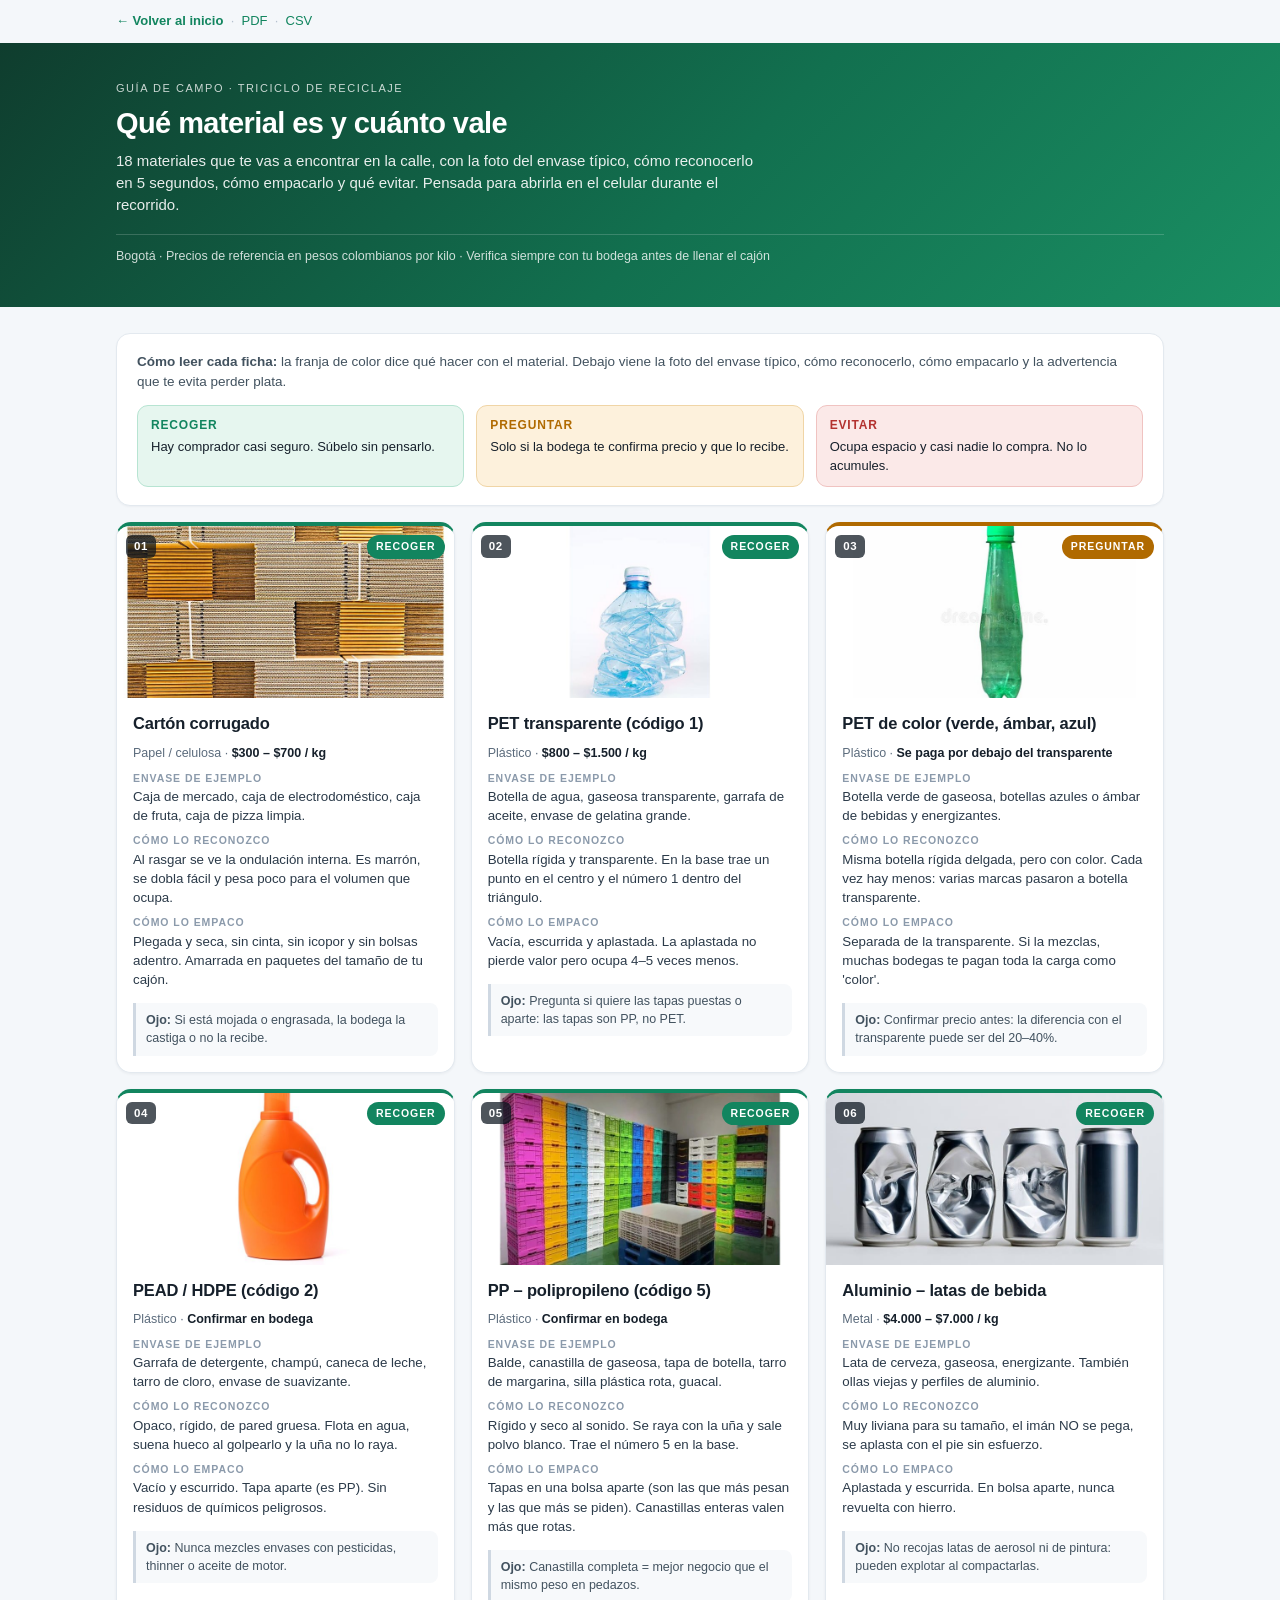
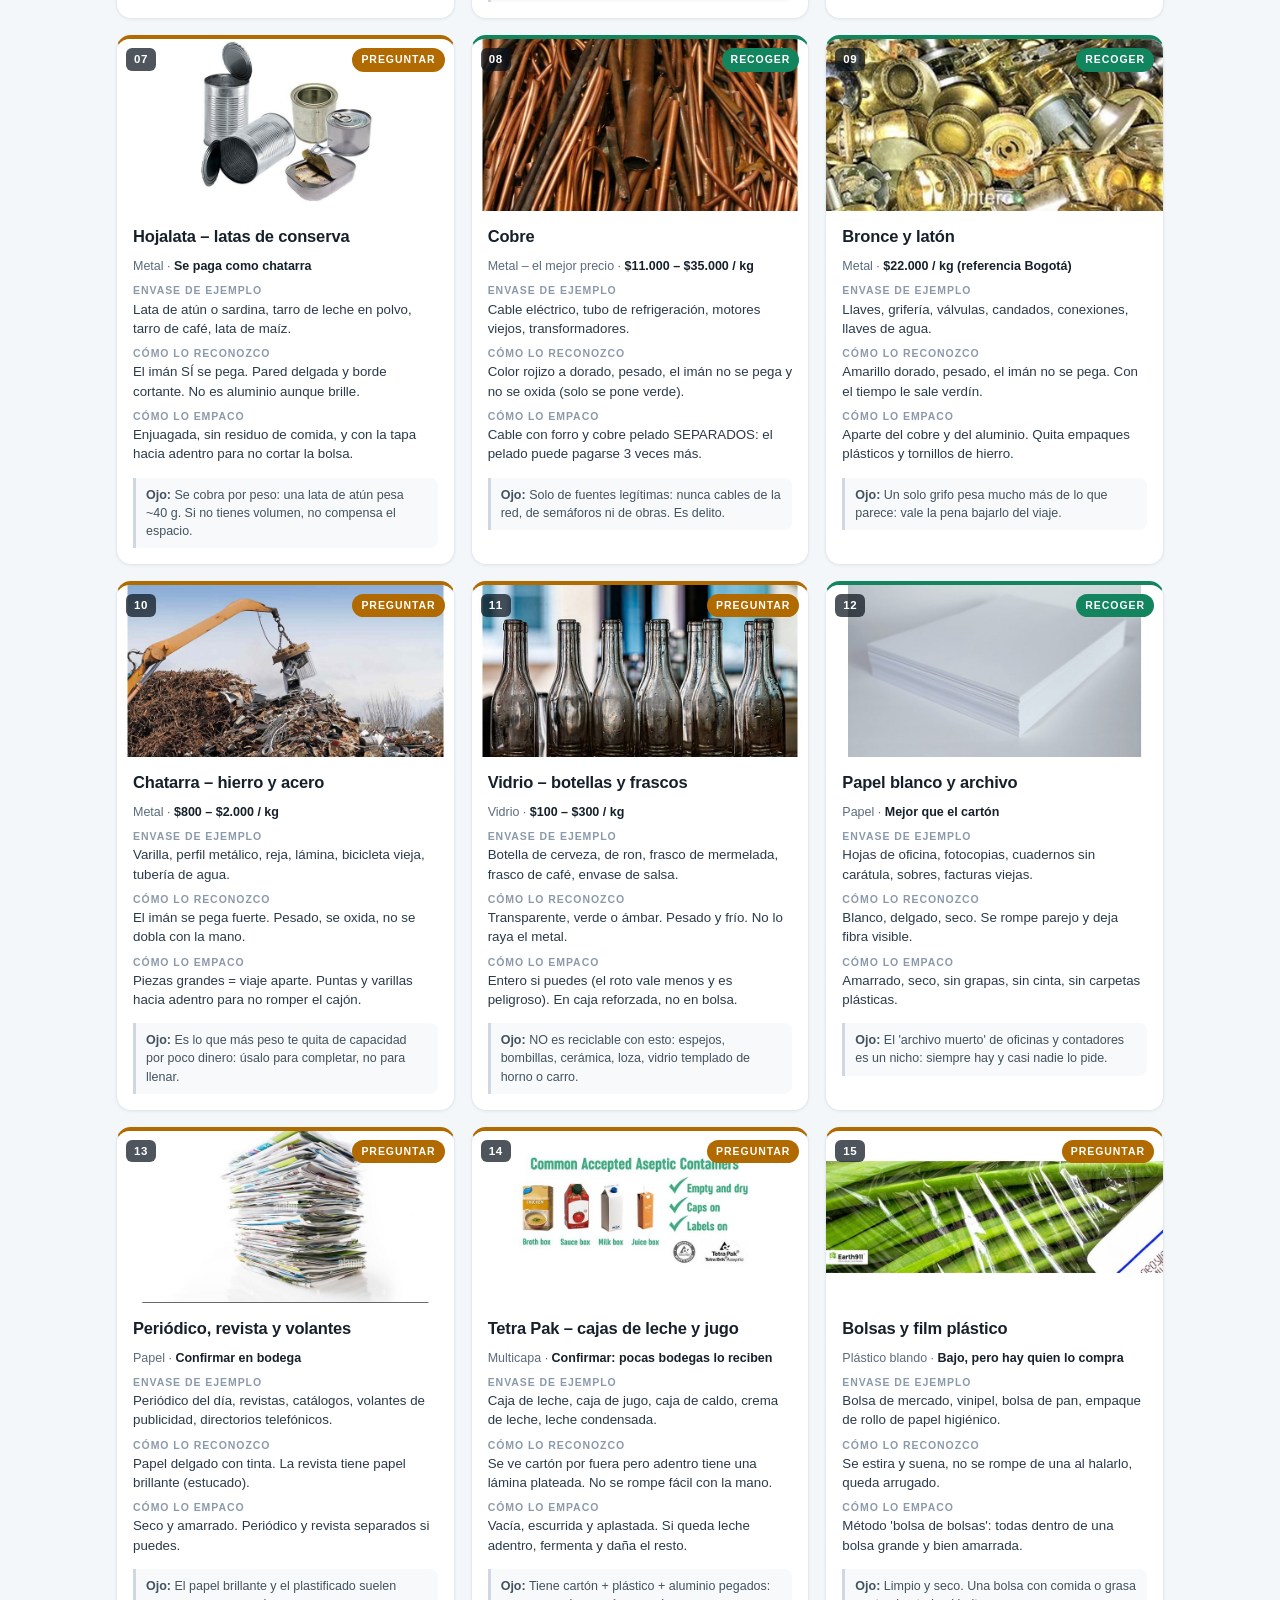
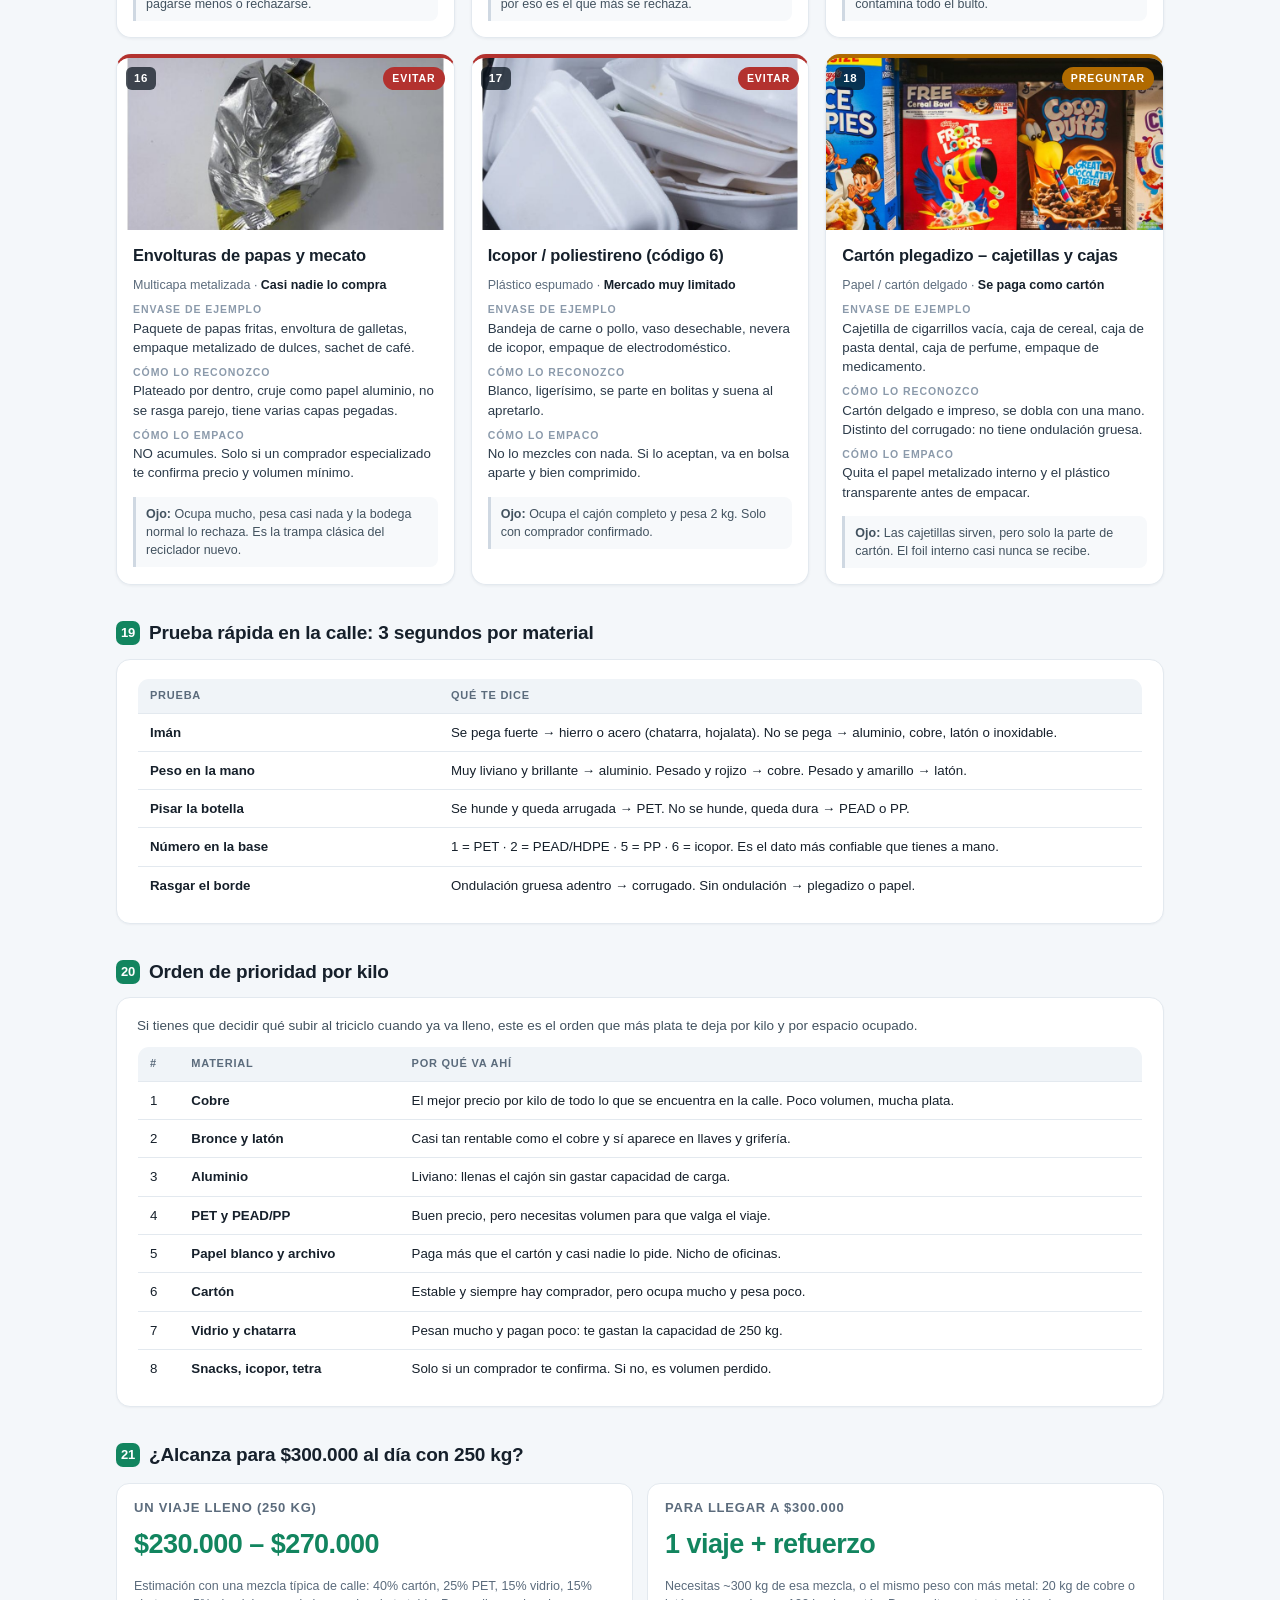
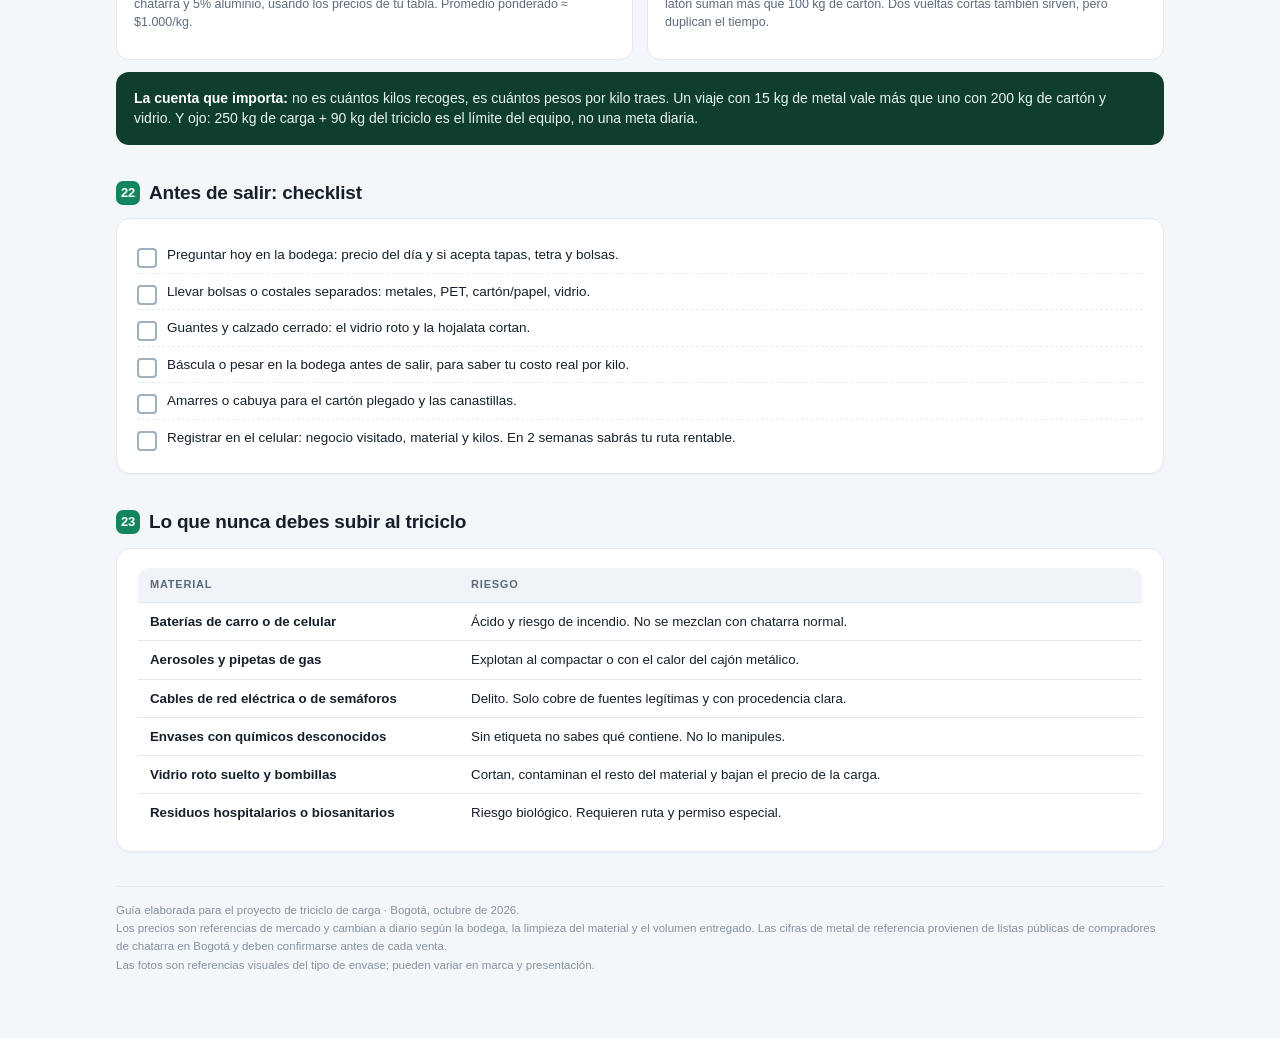
==== 02_materiales/guia_materiales.html @ c73a1ff4 "feat(materiales): guia de 18 materiales con empaque y catalogo CSV" ====
<!DOCTYPE html>
<html lang="es">
<head>
<meta charset="utf-8">
<meta name="viewport" content="width=device-width, initial-scale=1">
<title>Guía visual de materiales reciclables - Bogotá</title>
<style>
  :root{
    --ink:#16202b; --muted:#5b6b7c; --line:#e3e9ef; --bg:#f4f7fa;
    --green:#12855f; --green-bg:#e6f6ef;
    --amber:#b06a00; --amber-bg:#fdf1dc;
    --red:#b3322f; --red-bg:#fbe9e8;
  }
  *{box-sizing:border-box}
  body{margin:0;background:var(--bg);color:var(--ink);
       font-family:Arial,"Helvetica Neue",Helvetica,"Segoe UI",Roboto,sans-serif;
       line-height:1.45;-webkit-text-size-adjust:100%}
  .wrap{max-width:1080px;margin:0 auto;padding:0 16px 64px}
  header.top{background:linear-gradient(135deg,#0f3d2e 0%,#12704f 55%,#1a8f63 100%);
             color:#fff;padding:38px 16px 30px;margin-bottom:26px}
  header.top .wrap{padding-bottom:0}
  .kicker{letter-spacing:.14em;text-transform:uppercase;font-size:11px;opacity:.78;margin:0 0 10px}
  h1{margin:0 0 10px;font-size:29px;line-height:1.16;letter-spacing:-.02em}
  .sub{margin:0;font-size:15px;opacity:.9;max-width:640px}
  .meta{margin-top:18px;font-size:12.5px;opacity:.8;border-top:1px solid rgba(255,255,255,.22);padding-top:12px}

  h2{font-size:19px;margin:34px 0 12px;letter-spacing:-.01em}
  h2 .n{display:inline-block;width:24px;height:24px;border-radius:7px;background:var(--green);color:#fff;
        font-size:13px;text-align:center;line-height:24px;margin-right:9px;vertical-align:2px}

  .panel{background:#fff;border:1px solid var(--line);border-radius:14px;padding:18px 20px;
         box-shadow:0 1px 2px rgba(16,32,48,.04)}
  .legend{display:grid;grid-template-columns:repeat(auto-fit,minmax(200px,1fr));gap:12px;margin:14px 0 0}
  .legend div{border-radius:11px;padding:11px 13px;font-size:13px}
  .legend .p{background:var(--green-bg);border:1px solid #b7e4d2}
  .legend .m{background:var(--amber-bg);border:1px solid #f0d5a6}
  .legend .b{background:var(--red-bg);border:1px solid #f0c3c1}
  .legend b{display:block;font-size:12px;letter-spacing:.07em;margin-bottom:3px}
  .legend .p b{color:var(--green)} .legend .m b{color:var(--amber)} .legend .b b{color:var(--red)}

  .grid{display:grid;grid-template-columns:repeat(auto-fill,minmax(310px,1fr));gap:16px;margin-top:16px}
  .card{background:#fff;border:1px solid var(--line);border-radius:15px;overflow:hidden;
        display:flex;flex-direction:column;box-shadow:0 1px 3px rgba(16,32,48,.06);break-inside:avoid}
  .card.p{border-top:4px solid var(--green)}
  .card.m{border-top:4px solid var(--amber)}
  .card.b{border-top:4px solid var(--red)}
  .photo{position:relative;background:#fff;height:172px;overflow:hidden}
  .photo img{width:100%;height:100%;object-fit:cover;display:block}
  .num{position:absolute;top:9px;left:9px;background:rgba(10,20,30,.72);color:#fff;
       font-size:11.5px;font-weight:700;padding:3px 8px;border-radius:6px;letter-spacing:.05em}
  .badge{position:absolute;top:9px;right:9px;font-size:10.5px;font-weight:800;letter-spacing:.09em;
         padding:4px 9px;border-radius:20px;color:#fff}
  .card.p .badge{background:var(--green)} .card.m .badge{background:var(--amber)} .card.b .badge{background:var(--red)}
  .body{padding:14px 16px 16px;display:flex;flex-direction:column;gap:8px;flex:1}
  h3{margin:0;font-size:16.5px;letter-spacing:-.01em}
  .tagline{margin:0;font-size:12.5px;color:var(--muted)}
  .tagline strong{color:var(--ink)}
  .row{margin:0;font-size:13.3px;color:#2b3a49}
  .lbl{display:block;font-size:10.5px;letter-spacing:.09em;text-transform:uppercase;color:#8b9aab;
       font-weight:700;margin-bottom:1px}
  .ojo{margin:6px 0 0;font-size:12.5px;background:#f7f9fb;border-left:3px solid #cfd8e2;
       padding:8px 10px;border-radius:0 8px 8px 0;color:#42525f}

  table{width:100%;border-collapse:collapse;font-size:13.3px;background:#fff;
        border:1px solid var(--line);border-radius:12px;overflow:hidden}
  th,td{padding:9px 12px;text-align:left;border-bottom:1px solid var(--line)}
  th{background:#f0f4f8;font-size:11px;letter-spacing:.07em;text-transform:uppercase;color:#5b6b7c}
  tr:last-child td{border-bottom:none}
  td.n{font-variant-numeric:tabular-nums;white-space:nowrap}

  .calc{display:grid;grid-template-columns:1fr 1fr;gap:14px;margin-top:14px}
  @media(max-width:720px){.calc{grid-template-columns:1fr}}
  .calc .box{background:#fff;border:1px solid var(--line);border-radius:13px;padding:15px 17px}
  .calc .box h4{margin:0 0 8px;font-size:13px;letter-spacing:.06em;text-transform:uppercase;color:#5b6b7c}
  .big{font-size:27px;font-weight:800;letter-spacing:-.02em;color:var(--green);margin:2px 0 4px}
  .small{font-size:12.5px;color:var(--muted)}

  ul.check{list-style:none;padding:0;margin:0}
  ul.check li{position:relative;padding:8px 0 8px 30px;border-bottom:1px dashed #e6ecf2;font-size:13.5px}
  ul.check li:last-child{border-bottom:none}
  ul.check li:before{content:"";position:absolute;left:0;top:11px;width:16px;height:16px;
      border:2px solid #9fb0c0;border-radius:4px}

  .quote{background:#0f3d2e;color:#eaf6f1;border-radius:13px;padding:16px 18px;font-size:14px;margin-top:12px}
  .quote b{color:#fff}
  footer{margin-top:34px;font-size:11.5px;color:#8592a1;line-height:1.6;
         border-top:1px solid var(--line);padding-top:14px}
  @page{size:A4;margin:11mm}
  @media print{
    *{-webkit-print-color-adjust:exact;print-color-adjust:exact}
    body{background:#fff;font-size:12px}
    header.top{padding:16px 0 14px;margin-bottom:12px}
    header.top .wrap{max-width:none;padding:0}
    .wrap{max-width:none;padding:0}
    h1{font-size:23px}
    .sub,.meta{font-size:11.5px}
    h2{font-size:15px;margin:16px 0 8px;break-after:avoid}
    .card{box-shadow:none}
    .photo{height:104px}
    .grid{grid-template-columns:1fr 1fr;gap:9px}
    .body{padding:9px 10px 10px;gap:4px}
    h3{font-size:12.3px}
    .tagline,.row,.ojo{font-size:10.1px}
    .lbl{font-size:8.6px}
    table{font-size:10.6px}
    th,td{padding:5px 7px}
    a{color:inherit;text-decoration:none}
  }
</style>
</head>
<body>
<div style="max-width:1080px;margin:0 auto;padding:12px 16px;font-family:Arial,Helvetica,sans-serif;font-size:13px"><a href="../index.html" style="color:#12855f;text-decoration:none;font-weight:bold">&larr; Volver al inicio</a><span style="color:#b6c2cf"> &nbsp;·&nbsp; </span><a href="guia_materiales.pdf" style="color:#12855f;text-decoration:none">PDF</a><span style="color:#b6c2cf"> &nbsp;·&nbsp; </span><a href="materiales.csv" style="color:#12855f;text-decoration:none">CSV</a></div>

<header class="top">
  <div class="wrap">
    <p class="kicker">Guía de campo · Triciclo de reciclaje</p>
    <h1>Qué material es y cuánto vale</h1>
    <p class="sub">18 materiales que te vas a encontrar en la calle, con la foto del envase típico, cómo reconocerlo en 5 segundos, cómo empacarlo y qué evitar. Pensada para abrirla en el celular durante el recorrido.</p>
    <p class="meta">Bogotá · Precios de referencia en pesos colombianos por kilo · Verifica siempre con tu bodega antes de llenar el cajón</p>
  </div>
</header>

<div class="wrap">
  <div class="panel" style="margin-bottom:4px">
    <p style="margin:0;font-size:13.5px;color:#42525f"><strong>Cómo leer cada ficha:</strong> la franja de color dice qué hacer con el material. Debajo viene la foto del envase típico, cómo reconocerlo, cómo empacarlo y la advertencia que te evita perder plata.</p>
    <div class="legend">
      <div class="p"><b>RECOGER</b>Hay comprador casi seguro. Súbelo sin pensarlo.</div>
      <div class="m"><b>PREGUNTAR</b>Solo si la bodega te confirma precio y que lo recibe.</div>
      <div class="b"><b>EVITAR</b>Ocupa espacio y casi nadie lo compra. No lo acumules.</div>
    </div>
  </div>
<div class="grid">

    <article class="card p">
      <div class="photo"><img src="[data-uri]" alt="Cartón corrugado" loading="lazy">
        <span class="num">01</span>
        <span class="badge">RECOGER</span>
      </div>
      <div class="body">
        <h3>Cartón corrugado</h3>
        <p class="tagline">Papel / celulosa · <strong>$300 – $700 / kg</strong></p>
        <p class="row"><span class="lbl">Envase de ejemplo</span>Caja de mercado, caja de electrodoméstico, caja de fruta, caja de pizza limpia.</p>
        <p class="row"><span class="lbl">Cómo lo reconozco</span>Al rasgar se ve la ondulación interna. Es marrón, se dobla fácil y pesa poco para el volumen que ocupa.</p>
        <p class="row"><span class="lbl">Cómo lo empaco</span>Plegada y seca, sin cinta, sin icopor y sin bolsas adentro. Amarrada en paquetes del tamaño de tu cajón.</p>
        <p class="ojo"><strong>Ojo:</strong> Si está mojada o engrasada, la bodega la castiga o no la recibe.</p>
      </div>
    </article>

    <article class="card p">
      <div class="photo"><img src="[data-uri]" alt="PET transparente (código 1)" loading="lazy">
        <span class="num">02</span>
        <span class="badge">RECOGER</span>
      </div>
      <div class="body">
        <h3>PET transparente (código 1)</h3>
        <p class="tagline">Plástico · <strong>$800 – $1.500 / kg</strong></p>
        <p class="row"><span class="lbl">Envase de ejemplo</span>Botella de agua, gaseosa transparente, garrafa de aceite, envase de gelatina grande.</p>
        <p class="row"><span class="lbl">Cómo lo reconozco</span>Botella rígida y transparente. En la base trae un punto en el centro y el número 1 dentro del triángulo.</p>
        <p class="row"><span class="lbl">Cómo lo empaco</span>Vacía, escurrida y aplastada. La aplastada no pierde valor pero ocupa 4–5 veces menos.</p>
        <p class="ojo"><strong>Ojo:</strong> Pregunta si quiere las tapas puestas o aparte: las tapas son PP, no PET.</p>
      </div>
    </article>

    <article class="card m">
      <div class="photo"><img src="[data-uri]" alt="PET de color (verde, ámbar, azul)" loading="lazy">
        <span class="num">03</span>
        <span class="badge">PREGUNTAR</span>
      </div>
      <div class="body">
        <h3>PET de color (verde, ámbar, azul)</h3>
        <p class="tagline">Plástico · <strong>Se paga por debajo del transparente</strong></p>
        <p class="row"><span class="lbl">Envase de ejemplo</span>Botella verde de gaseosa, botellas azules o ámbar de bebidas y energizantes.</p>
        <p class="row"><span class="lbl">Cómo lo reconozco</span>Misma botella rígida delgada, pero con color. Cada vez hay menos: varias marcas pasaron a botella transparente.</p>
        <p class="row"><span class="lbl">Cómo lo empaco</span>Separada de la transparente. Si la mezclas, muchas bodegas te pagan toda la carga como &#x27;color&#x27;.</p>
        <p class="ojo"><strong>Ojo:</strong> Confirmar precio antes: la diferencia con el transparente puede ser del 20–40%.</p>
      </div>
    </article>

    <article class="card p">
      <div class="photo"><img src="[data-uri]" alt="PEAD / HDPE (código 2)" loading="lazy">
        <span class="num">04</span>
        <span class="badge">RECOGER</span>
      </div>
      <div class="body">
        <h3>PEAD / HDPE (código 2)</h3>
        <p class="tagline">Plástico · <strong>Confirmar en bodega</strong></p>
        <p class="row"><span class="lbl">Envase de ejemplo</span>Garrafa de detergente, champú, caneca de leche, tarro de cloro, envase de suavizante.</p>
        <p class="row"><span class="lbl">Cómo lo reconozco</span>Opaco, rígido, de pared gruesa. Flota en agua, suena hueco al golpearlo y la uña no lo raya.</p>
        <p class="row"><span class="lbl">Cómo lo empaco</span>Vacío y escurrido. Tapa aparte (es PP). Sin residuos de químicos peligrosos.</p>
        <p class="ojo"><strong>Ojo:</strong> Nunca mezcles envases con pesticidas, thinner o aceite de motor.</p>
      </div>
    </article>

    <article class="card p">
      <div class="photo"><img src="[data-uri]" alt="PP – polipropileno (código 5)" loading="lazy">
        <span class="num">05</span>
        <span class="badge">RECOGER</span>
      </div>
      <div class="body">
        <h3>PP – polipropileno (código 5)</h3>
        <p class="tagline">Plástico · <strong>Confirmar en bodega</strong></p>
        <p class="row"><span class="lbl">Envase de ejemplo</span>Balde, canastilla de gaseosa, tapa de botella, tarro de margarina, silla plástica rota, guacal.</p>
        <p class="row"><span class="lbl">Cómo lo reconozco</span>Rígido y seco al sonido. Se raya con la uña y sale polvo blanco. Trae el número 5 en la base.</p>
        <p class="row"><span class="lbl">Cómo lo empaco</span>Tapas en una bolsa aparte (son las que más pesan y las que más se piden). Canastillas enteras valen más que rotas.</p>
        <p class="ojo"><strong>Ojo:</strong> Canastilla completa = mejor negocio que el mismo peso en pedazos.</p>
      </div>
    </article>

    <article class="card p">
      <div class="photo"><img src="[data-uri]" alt="Aluminio – latas de bebida" loading="lazy">
        <span class="num">06</span>
        <span class="badge">RECOGER</span>
      </div>
      <div class="body">
        <h3>Aluminio – latas de bebida</h3>
        <p class="tagline">Metal · <strong>$4.000 – $7.000 / kg</strong></p>
        <p class="row"><span class="lbl">Envase de ejemplo</span>Lata de cerveza, gaseosa, energizante. También ollas viejas y perfiles de aluminio.</p>
        <p class="row"><span class="lbl">Cómo lo reconozco</span>Muy liviana para su tamaño, el imán NO se pega, se aplasta con el pie sin esfuerzo.</p>
        <p class="row"><span class="lbl">Cómo lo empaco</span>Aplastada y escurrida. En bolsa aparte, nunca revuelta con hierro.</p>
        <p class="ojo"><strong>Ojo:</strong> No recojas latas de aerosol ni de pintura: pueden explotar al compactarlas.</p>
      </div>
    </article>

    <article class="card m">
      <div class="photo"><img src="[data-uri]" alt="Hojalata – latas de conserva" loading="lazy">
        <span class="num">07</span>
        <span class="badge">PREGUNTAR</span>
      </div>
      <div class="body">
        <h3>Hojalata – latas de conserva</h3>
        <p class="tagline">Metal · <strong>Se paga como chatarra</strong></p>
        <p class="row"><span class="lbl">Envase de ejemplo</span>Lata de atún o sardina, tarro de leche en polvo, tarro de café, lata de maíz.</p>
        <p class="row"><span class="lbl">Cómo lo reconozco</span>El imán SÍ se pega. Pared delgada y borde cortante. No es aluminio aunque brille.</p>
        <p class="row"><span class="lbl">Cómo lo empaco</span>Enjuagada, sin residuo de comida, y con la tapa hacia adentro para no cortar la bolsa.</p>
        <p class="ojo"><strong>Ojo:</strong> Se cobra por peso: una lata de atún pesa ~40 g. Si no tienes volumen, no compensa el espacio.</p>
      </div>
    </article>

    <article class="card p">
      <div class="photo"><img src="[data-uri]" alt="Cobre" loading="lazy">
        <span class="num">08</span>
        <span class="badge">RECOGER</span>
      </div>
      <div class="body">
        <h3>Cobre</h3>
        <p class="tagline">Metal – el mejor precio · <strong>$11.000 – $35.000 / kg</strong></p>
        <p class="row"><span class="lbl">Envase de ejemplo</span>Cable eléctrico, tubo de refrigeración, motores viejos, transformadores.</p>
        <p class="row"><span class="lbl">Cómo lo reconozco</span>Color rojizo a dorado, pesado, el imán no se pega y no se oxida (solo se pone verde).</p>
        <p class="row"><span class="lbl">Cómo lo empaco</span>Cable con forro y cobre pelado SEPARADOS: el pelado puede pagarse 3 veces más.</p>
        <p class="ojo"><strong>Ojo:</strong> Solo de fuentes legítimas: nunca cables de la red, de semáforos ni de obras. Es delito.</p>
      </div>
    </article>

    <article class="card p">
      <div class="photo"><img src="[data-uri]" alt="Bronce y latón" loading="lazy">
        <span class="num">09</span>
        <span class="badge">RECOGER</span>
      </div>
      <div class="body">
        <h3>Bronce y latón</h3>
        <p class="tagline">Metal · <strong>$22.000 / kg (referencia Bogotá)</strong></p>
        <p class="row"><span class="lbl">Envase de ejemplo</span>Llaves, grifería, válvulas, candados, conexiones, llaves de agua.</p>
        <p class="row"><span class="lbl">Cómo lo reconozco</span>Amarillo dorado, pesado, el imán no se pega. Con el tiempo le sale verdín.</p>
        <p class="row"><span class="lbl">Cómo lo empaco</span>Aparte del cobre y del aluminio. Quita empaques plásticos y tornillos de hierro.</p>
        <p class="ojo"><strong>Ojo:</strong> Un solo grifo pesa mucho más de lo que parece: vale la pena bajarlo del viaje.</p>
      </div>
    </article>

    <article class="card m">
      <div class="photo"><img src="[data-uri]" alt="Chatarra – hierro y acero" loading="lazy">
        <span class="num">10</span>
        <span class="badge">PREGUNTAR</span>
      </div>
      <div class="body">
        <h3>Chatarra – hierro y acero</h3>
        <p class="tagline">Metal · <strong>$800 – $2.000 / kg</strong></p>
        <p class="row"><span class="lbl">Envase de ejemplo</span>Varilla, perfil metálico, reja, lámina, bicicleta vieja, tubería de agua.</p>
        <p class="row"><span class="lbl">Cómo lo reconozco</span>El imán se pega fuerte. Pesado, se oxida, no se dobla con la mano.</p>
        <p class="row"><span class="lbl">Cómo lo empaco</span>Piezas grandes = viaje aparte. Puntas y varillas hacia adentro para no romper el cajón.</p>
        <p class="ojo"><strong>Ojo:</strong> Es lo que más peso te quita de capacidad por poco dinero: úsalo para completar, no para llenar.</p>
      </div>
    </article>

    <article class="card m">
      <div class="photo"><img src="[data-uri]" alt="Vidrio – botellas y frascos" loading="lazy">
        <span class="num">11</span>
        <span class="badge">PREGUNTAR</span>
      </div>
      <div class="body">
        <h3>Vidrio – botellas y frascos</h3>
        <p class="tagline">Vidrio · <strong>$100 – $300 / kg</strong></p>
        <p class="row"><span class="lbl">Envase de ejemplo</span>Botella de cerveza, de ron, frasco de mermelada, frasco de café, envase de salsa.</p>
        <p class="row"><span class="lbl">Cómo lo reconozco</span>Transparente, verde o ámbar. Pesado y frío. No lo raya el metal.</p>
        <p class="row"><span class="lbl">Cómo lo empaco</span>Entero si puedes (el roto vale menos y es peligroso). En caja reforzada, no en bolsa.</p>
        <p class="ojo"><strong>Ojo:</strong> NO es reciclable con esto: espejos, bombillas, cerámica, loza, vidrio templado de horno o carro.</p>
      </div>
    </article>

    <article class="card p">
      <div class="photo"><img src="[data-uri]" alt="Papel blanco y archivo" loading="lazy">
        <span class="num">12</span>
        <span class="badge">RECOGER</span>
      </div>
      <div class="body">
        <h3>Papel blanco y archivo</h3>
        <p class="tagline">Papel · <strong>Mejor que el cartón</strong></p>
        <p class="row"><span class="lbl">Envase de ejemplo</span>Hojas de oficina, fotocopias, cuadernos sin carátula, sobres, facturas viejas.</p>
        <p class="row"><span class="lbl">Cómo lo reconozco</span>Blanco, delgado, seco. Se rompe parejo y deja fibra visible.</p>
        <p class="row"><span class="lbl">Cómo lo empaco</span>Amarrado, seco, sin grapas, sin cinta, sin carpetas plásticas.</p>
        <p class="ojo"><strong>Ojo:</strong> El &#x27;archivo muerto&#x27; de oficinas y contadores es un nicho: siempre hay y casi nadie lo pide.</p>
      </div>
    </article>

    <article class="card m">
      <div class="photo"><img src="[data-uri]" alt="Periódico, revista y volantes" loading="lazy">
        <span class="num">13</span>
        <span class="badge">PREGUNTAR</span>
      </div>
      <div class="body">
        <h3>Periódico, revista y volantes</h3>
        <p class="tagline">Papel · <strong>Confirmar en bodega</strong></p>
        <p class="row"><span class="lbl">Envase de ejemplo</span>Periódico del día, revistas, catálogos, volantes de publicidad, directorios telefónicos.</p>
        <p class="row"><span class="lbl">Cómo lo reconozco</span>Papel delgado con tinta. La revista tiene papel brillante (estucado).</p>
        <p class="row"><span class="lbl">Cómo lo empaco</span>Seco y amarrado. Periódico y revista separados si puedes.</p>
        <p class="ojo"><strong>Ojo:</strong> El papel brillante y el plastificado suelen pagarse menos o rechazarse.</p>
      </div>
    </article>

    <article class="card m">
      <div class="photo"><img src="[data-uri]" alt="Tetra Pak – cajas de leche y jugo" loading="lazy">
        <span class="num">14</span>
        <span class="badge">PREGUNTAR</span>
      </div>
      <div class="body">
        <h3>Tetra Pak – cajas de leche y jugo</h3>
        <p class="tagline">Multicapa · <strong>Confirmar: pocas bodegas lo reciben</strong></p>
        <p class="row"><span class="lbl">Envase de ejemplo</span>Caja de leche, caja de jugo, caja de caldo, crema de leche, leche condensada.</p>
        <p class="row"><span class="lbl">Cómo lo reconozco</span>Se ve cartón por fuera pero adentro tiene una lámina plateada. No se rompe fácil con la mano.</p>
        <p class="row"><span class="lbl">Cómo lo empaco</span>Vacía, escurrida y aplastada. Si queda leche adentro, fermenta y daña el resto.</p>
        <p class="ojo"><strong>Ojo:</strong> Tiene cartón + plástico + aluminio pegados: por eso es el que más se rechaza.</p>
      </div>
    </article>

    <article class="card m">
      <div class="photo"><img src="[data-uri]" alt="Bolsas y film plástico" loading="lazy">
        <span class="num">15</span>
        <span class="badge">PREGUNTAR</span>
      </div>
      <div class="body">
        <h3>Bolsas y film plástico</h3>
        <p class="tagline">Plástico blando · <strong>Bajo, pero hay quien lo compra</strong></p>
        <p class="row"><span class="lbl">Envase de ejemplo</span>Bolsa de mercado, vinipel, bolsa de pan, empaque de rollo de papel higiénico.</p>
        <p class="row"><span class="lbl">Cómo lo reconozco</span>Se estira y suena, no se rompe de una al halarlo, queda arrugado.</p>
        <p class="row"><span class="lbl">Cómo lo empaco</span>Método &#x27;bolsa de bolsas&#x27;: todas dentro de una bolsa grande y bien amarrada.</p>
        <p class="ojo"><strong>Ojo:</strong> Limpio y seco. Una bolsa con comida o grasa contamina todo el bulto.</p>
      </div>
    </article>

    <article class="card b">
      <div class="photo"><img src="[data-uri]" alt="Envolturas de papas y mecato" loading="lazy">
        <span class="num">16</span>
        <span class="badge">EVITAR</span>
      </div>
      <div class="body">
        <h3>Envolturas de papas y mecato</h3>
        <p class="tagline">Multicapa metalizada · <strong>Casi nadie lo compra</strong></p>
        <p class="row"><span class="lbl">Envase de ejemplo</span>Paquete de papas fritas, envoltura de galletas, empaque metalizado de dulces, sachet de café.</p>
        <p class="row"><span class="lbl">Cómo lo reconozco</span>Plateado por dentro, cruje como papel aluminio, no se rasga parejo, tiene varias capas pegadas.</p>
        <p class="row"><span class="lbl">Cómo lo empaco</span>NO acumules. Solo si un comprador especializado te confirma precio y volumen mínimo.</p>
        <p class="ojo"><strong>Ojo:</strong> Ocupa mucho, pesa casi nada y la bodega normal lo rechaza. Es la trampa clásica del reciclador nuevo.</p>
      </div>
    </article>

    <article class="card b">
      <div class="photo"><img src="[data-uri]" alt="Icopor / poliestireno (código 6)" loading="lazy">
        <span class="num">17</span>
        <span class="badge">EVITAR</span>
      </div>
      <div class="body">
        <h3>Icopor / poliestireno (código 6)</h3>
        <p class="tagline">Plástico espumado · <strong>Mercado muy limitado</strong></p>
        <p class="row"><span class="lbl">Envase de ejemplo</span>Bandeja de carne o pollo, vaso desechable, nevera de icopor, empaque de electrodoméstico.</p>
        <p class="row"><span class="lbl">Cómo lo reconozco</span>Blanco, ligerísimo, se parte en bolitas y suena al apretarlo.</p>
        <p class="row"><span class="lbl">Cómo lo empaco</span>No lo mezcles con nada. Si lo aceptan, va en bolsa aparte y bien comprimido.</p>
        <p class="ojo"><strong>Ojo:</strong> Ocupa el cajón completo y pesa 2 kg. Solo con comprador confirmado.</p>
      </div>
    </article>

    <article class="card m">
      <div class="photo"><img src="[data-uri]" alt="Cartón plegadizo – cajetillas y cajas" loading="lazy">
        <span class="num">18</span>
        <span class="badge">PREGUNTAR</span>
      </div>
      <div class="body">
        <h3>Cartón plegadizo – cajetillas y cajas</h3>
        <p class="tagline">Papel / cartón delgado · <strong>Se paga como cartón</strong></p>
        <p class="row"><span class="lbl">Envase de ejemplo</span>Cajetilla de cigarrillos vacía, caja de cereal, caja de pasta dental, caja de perfume, empaque de medicamento.</p>
        <p class="row"><span class="lbl">Cómo lo reconozco</span>Cartón delgado e impreso, se dobla con una mano. Distinto del corrugado: no tiene ondulación gruesa.</p>
        <p class="row"><span class="lbl">Cómo lo empaco</span>Quita el papel metalizado interno y el plástico transparente antes de empacar.</p>
        <p class="ojo"><strong>Ojo:</strong> Las cajetillas sirven, pero solo la parte de cartón. El foil interno casi nunca se recibe.</p>
      </div>
    </article>
</div>
  <h2><span class="n">19</span>Prueba rápida en la calle: 3 segundos por material</h2>
  <div class="panel">
    <table>
      <tr><th style="width:30%">Prueba</th><th>Qué te dice</th></tr>
      <tr><td><strong>Imán</strong></td><td>Se pega fuerte → hierro o acero (chatarra, hojalata). No se pega → aluminio, cobre, latón o inoxidable.</td></tr>
      <tr><td><strong>Peso en la mano</strong></td><td>Muy liviano y brillante → aluminio. Pesado y rojizo → cobre. Pesado y amarillo → latón.</td></tr>
      <tr><td><strong>Pisar la botella</strong></td><td>Se hunde y queda arrugada → PET. No se hunde, queda dura → PEAD o PP.</td></tr>
      <tr><td><strong>Número en la base</strong></td><td>1 = PET · 2 = PEAD/HDPE · 5 = PP · 6 = icopor. Es el dato más confiable que tienes a mano.</td></tr>
  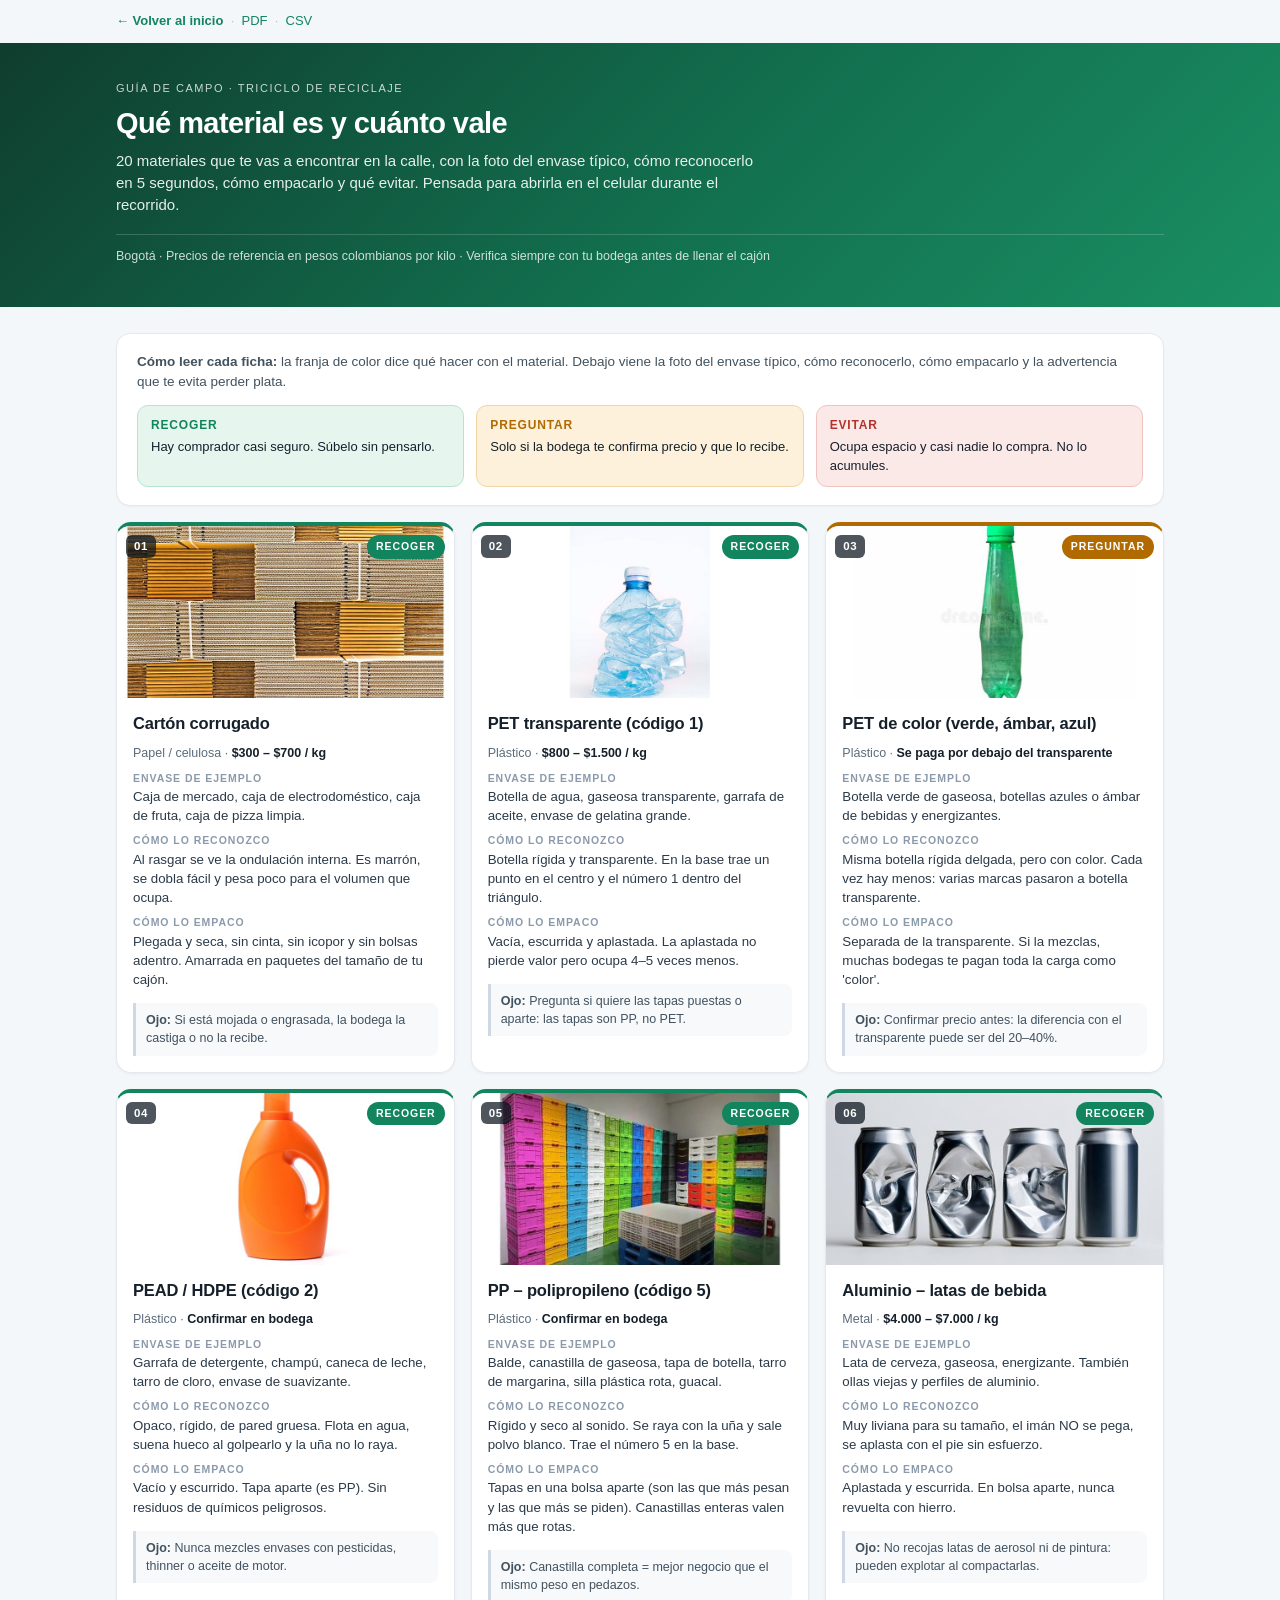
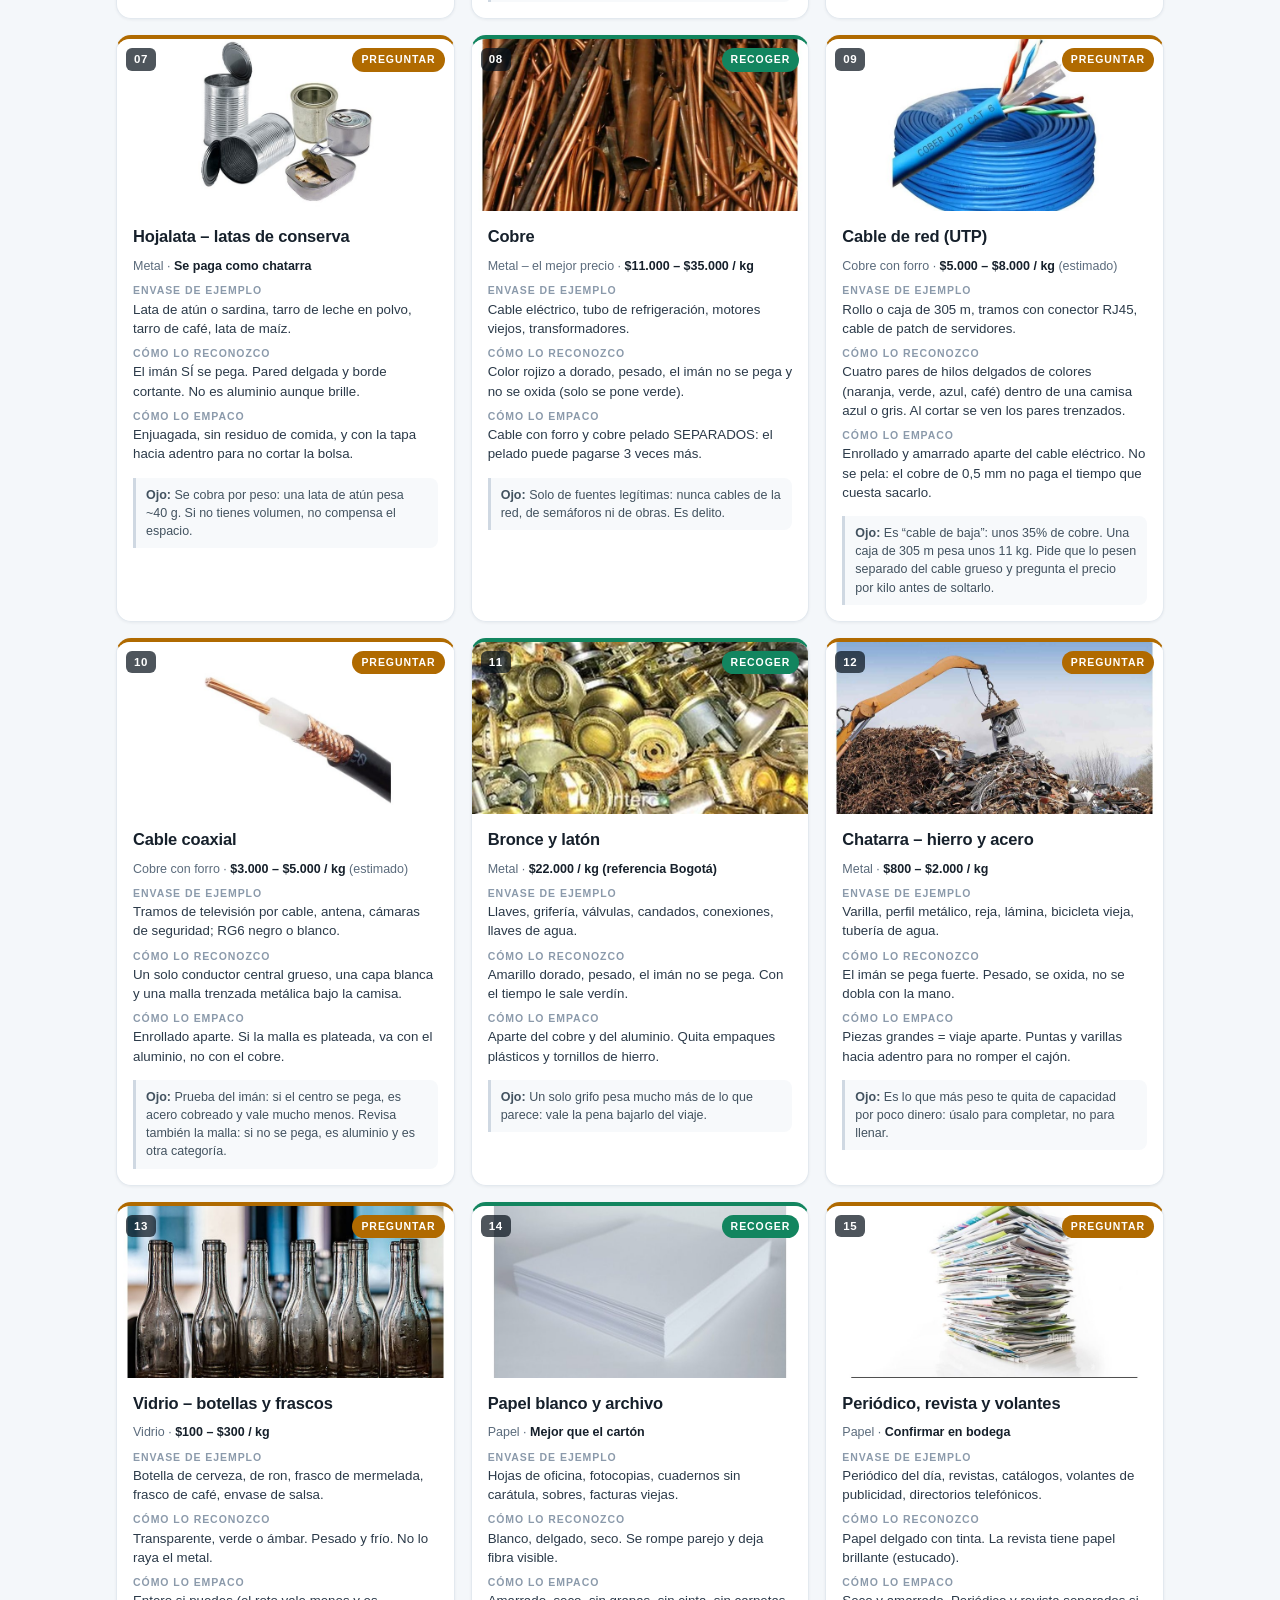
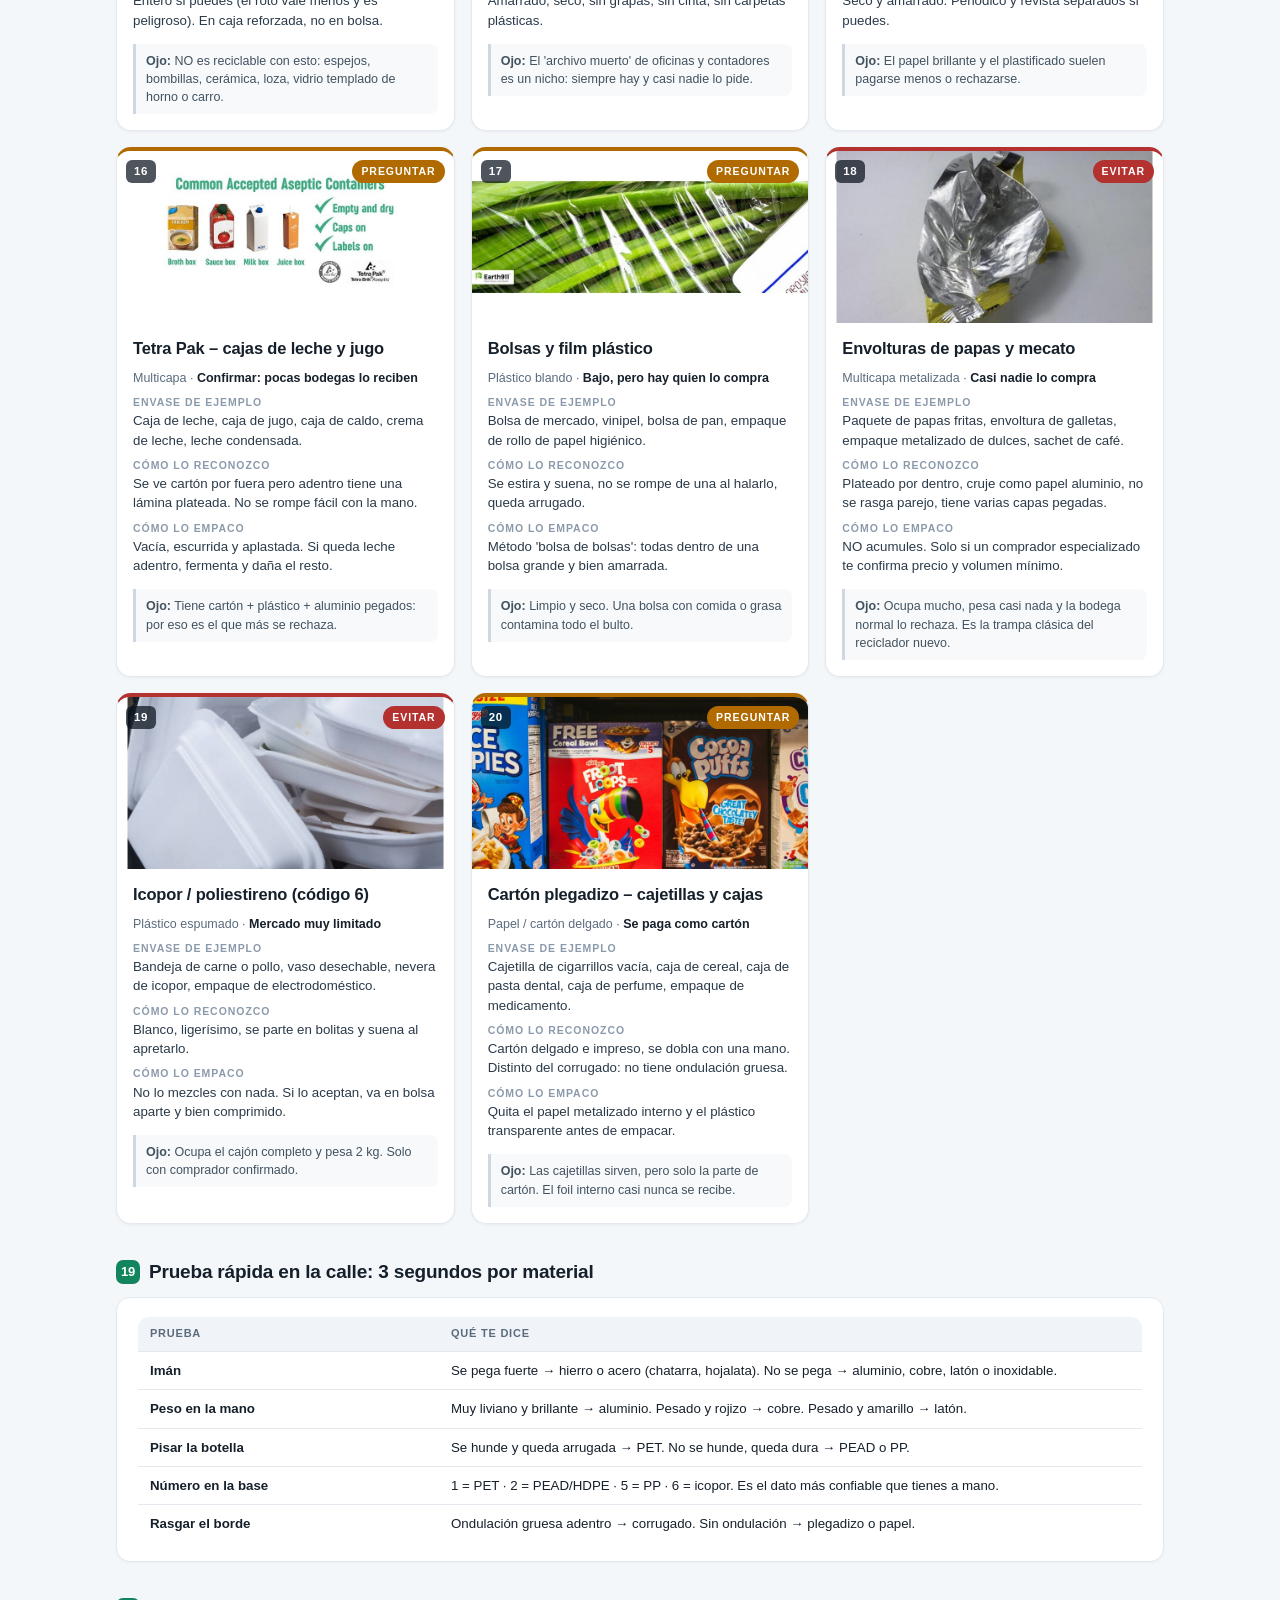
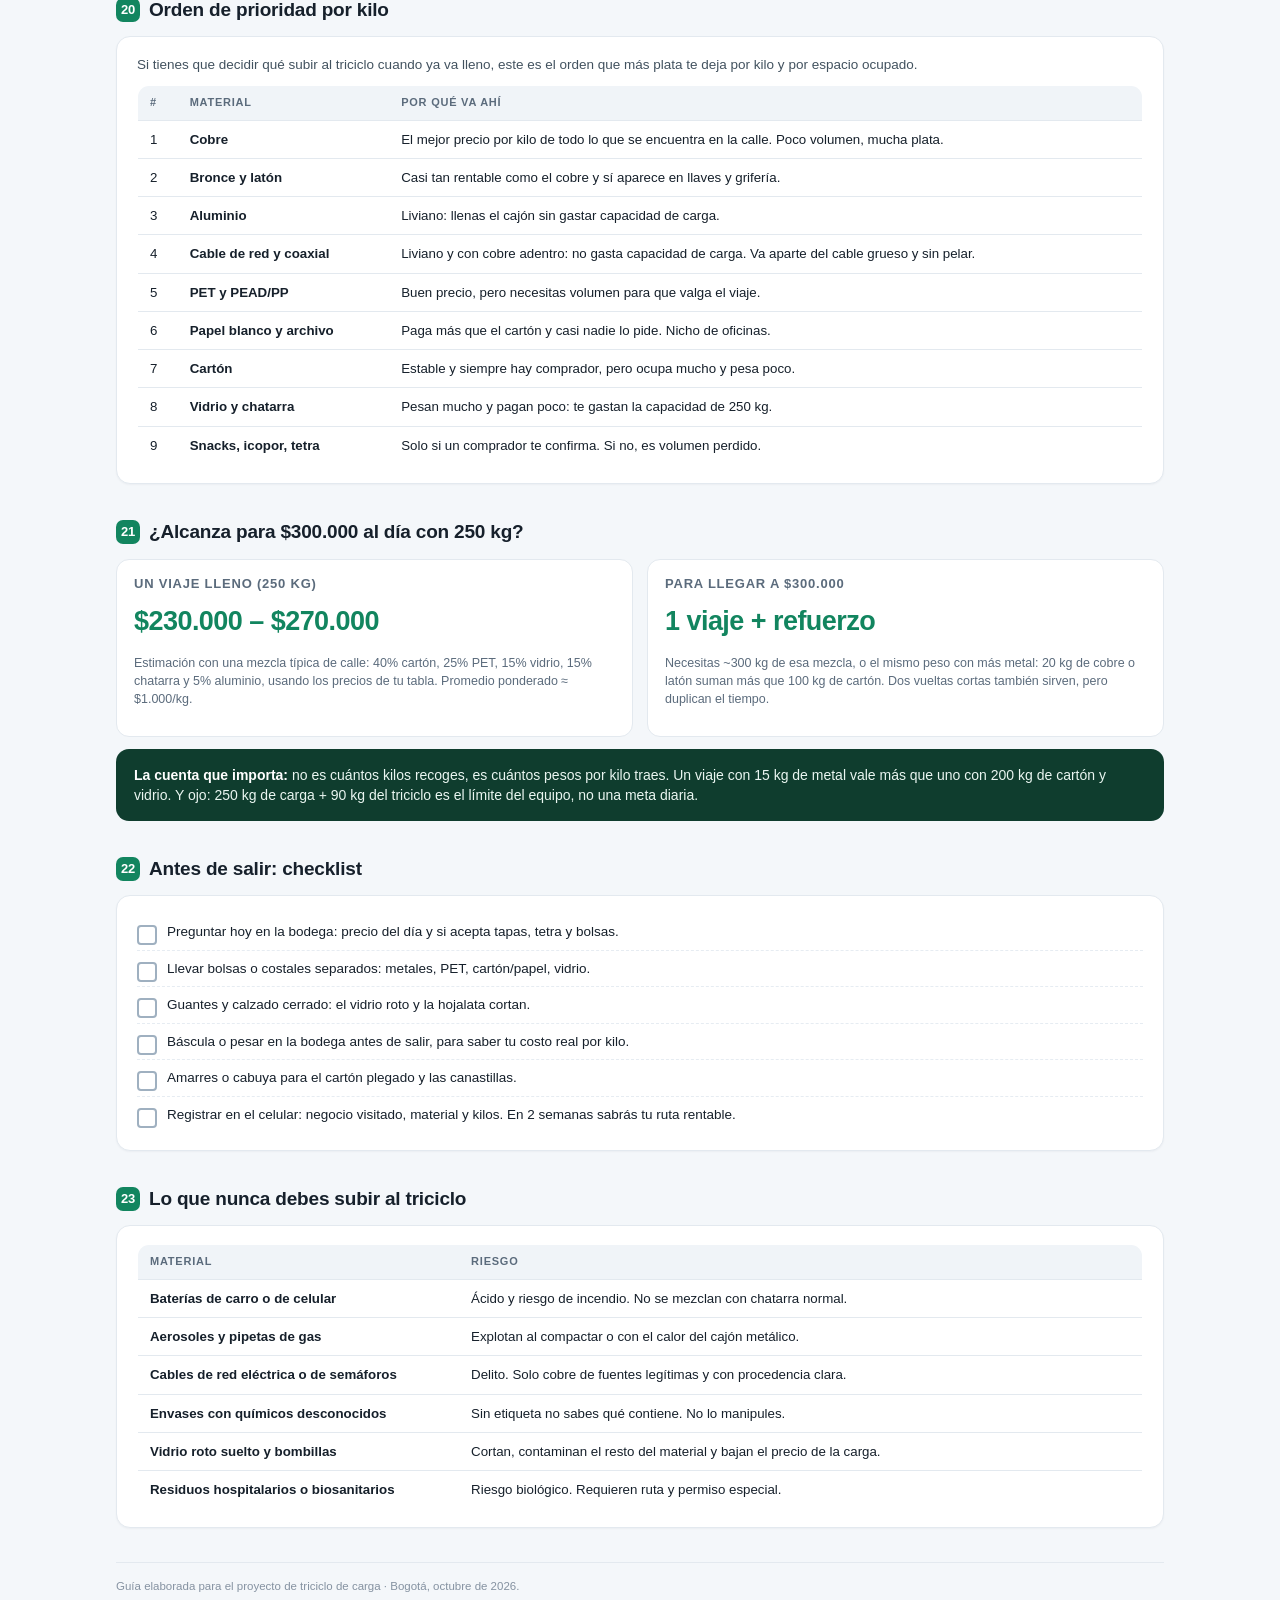
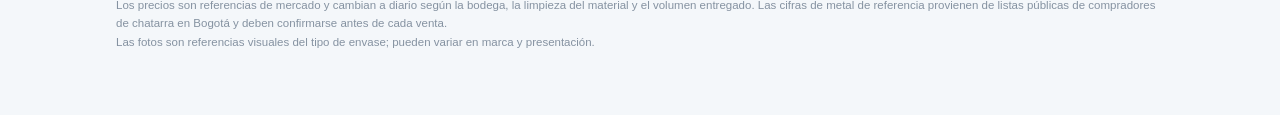
